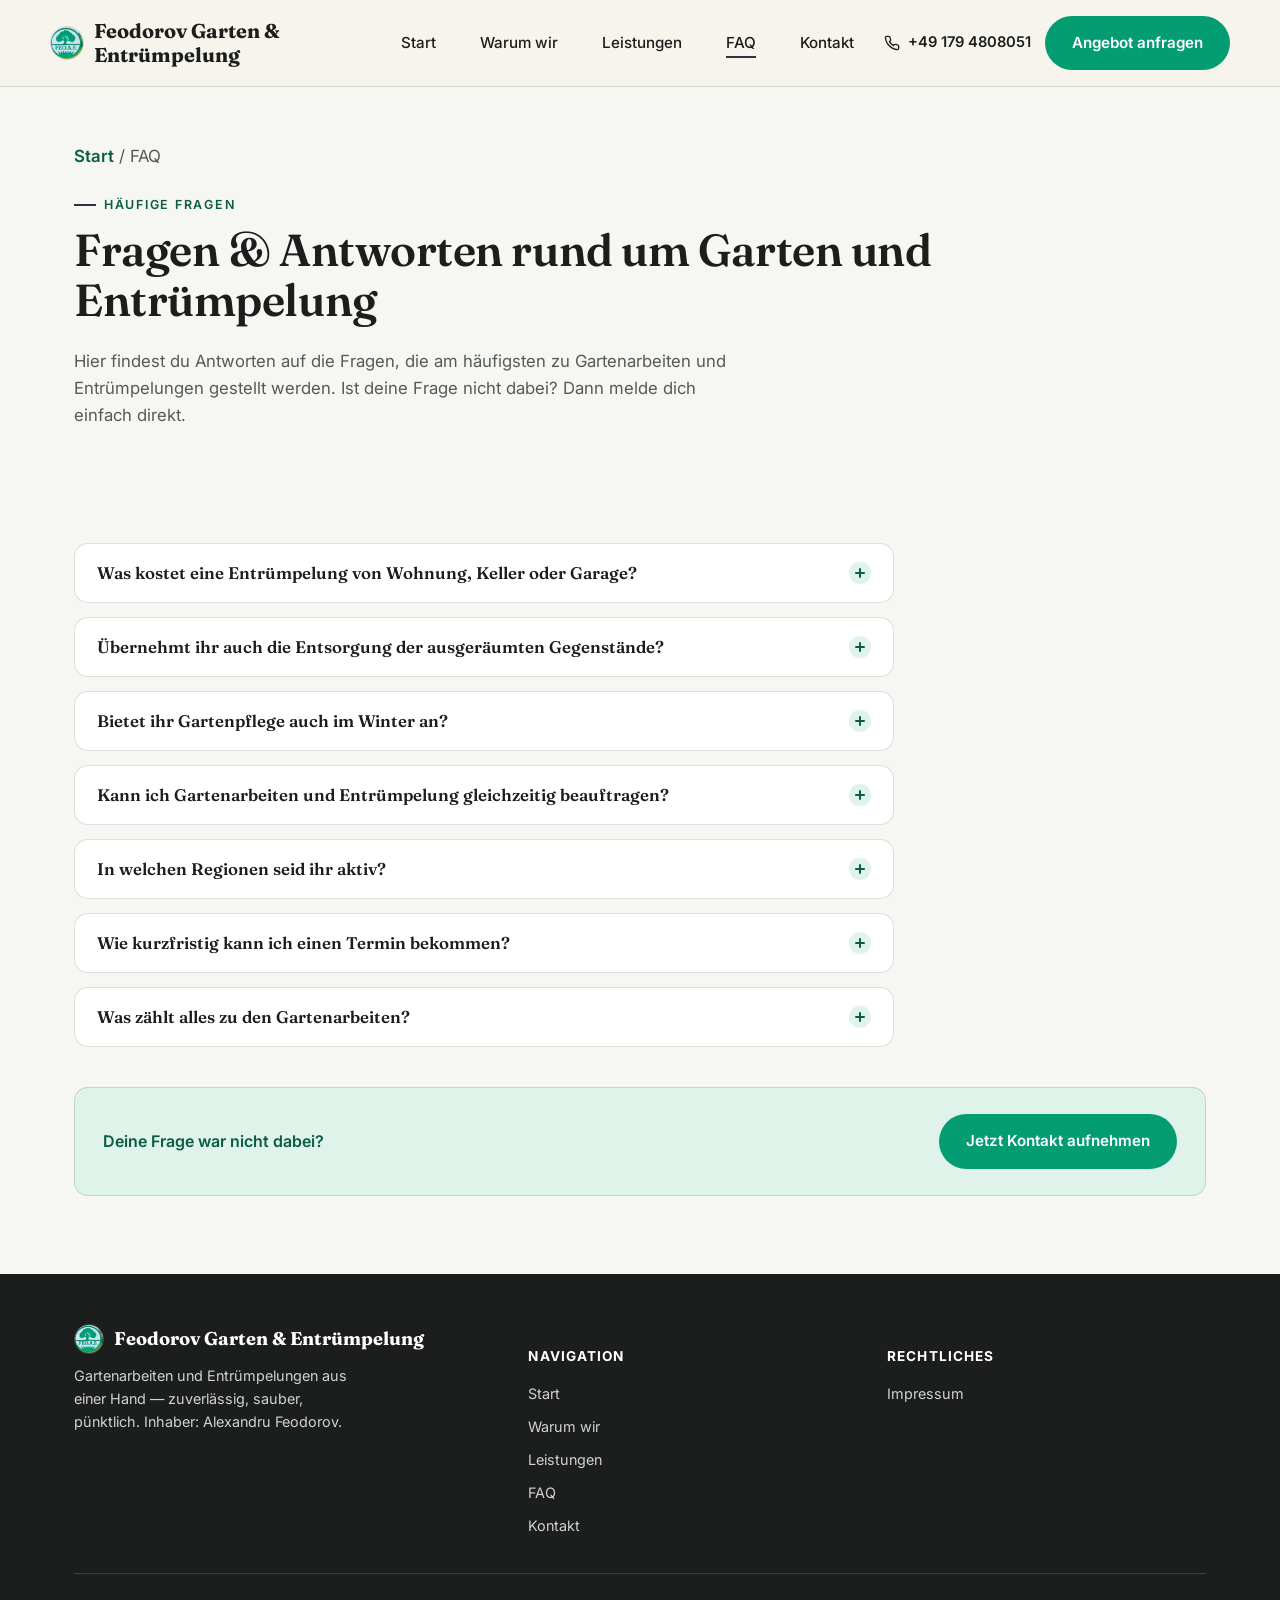
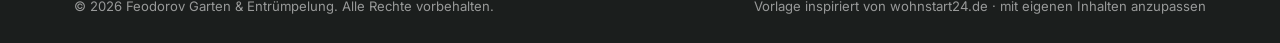
==== faq.html @ 14ba75cb "Initial commit" ====
<!DOCTYPE html>
<html lang="de">
<head>
<meta charset="UTF-8">
<meta name="viewport" content="width=device-width, initial-scale=1.0">
<title>Häufige Fragen (FAQ) – Feodorov Garten & Entrümpelung</title>
<meta name="description" content="Antworten auf häufige Fragen zu Gartenarbeiten und Entrümpelungen bei Feodorov Garten & Entrümpelung in Köln, Bonn und Dormagen.">
<link rel="canonical" href="https://deine-domain.de/faq.html">

<!-- Google tag (gtag.js) -->
<script async src="https://www.googletagmanager.com/gtag/js?id=AW-XXXXXXXXXX"></script>
<script>
  window.dataLayer = window.dataLayer || [];
  function gtag(){dataLayer.push(arguments);}
  gtag('js', new Date());
  gtag('config', 'AW-XXXXXXXXXX'); // <-- Google Ads Conversion-ID hier eintragen
</script>

<link rel="preconnect" href="https://fonts.googleapis.com">
<link rel="preconnect" href="https://fonts.gstatic.com" crossorigin>
<link href="https://fonts.googleapis.com/css2?family=Fraunces:opsz,wght@9..144,400;9..144,500;9..144,600;9..144,700&family=Inter:wght@400;500;600;700&display=swap" rel="stylesheet">
<link rel="stylesheet" href="css/style.css">

<!-- FAQPage Schema — hilft Google-Rich-Snippets & KI-Suchsystemen,
     diese Fragen/Antworten direkt zu erkennen und zu zitieren.
     Muss inhaltlich exakt zu den sichtbaren FAQ-Texten unten passen. -->
<script type="application/ld+json">
{
  "@context": "https://schema.org",
  "@type": "FAQPage",
  "mainEntity": [
    {
      "@type": "Question",
      "name": "Was kostet eine Entrümpelung von Wohnung, Keller oder Garage?",
      "acceptedAnswer": {
        "@type": "Answer",
        "text": "Der Preis hängt von Menge, Zugänglichkeit und davon ab, ob und wie viel entsorgt werden muss. Nach einer kurzen Anfrage über das Formular oder Telefon gibt es eine unverbindliche, kostenlose Einschätzung."
      }
    },
    {
      "@type": "Question",
      "name": "Übernehmt ihr auch die Entsorgung der ausgeräumten Gegenstände?",
      "acceptedAnswer": {
        "@type": "Answer",
        "text": "Das wird individuell für jeden Auftrag abgeklärt, da der Aufwand stark vom Umfang und der Art der Gegenstände abhängt. Am besten kurz Kontakt aufnehmen und den Umfang schildern."
      }
    },
    {
      "@type": "Question",
      "name": "Bietet ihr Gartenpflege auch im Winter an?",
      "acceptedAnswer": {
        "@type": "Answer",
        "text": "Ja. Neben Rasenmähen und Heckenschnitt in der Wachstumsperiode werden auch saisonale Arbeiten außerhalb des Sommers übernommen, ganzjährige Gartenpflege ist ausdrücklich Teil des Angebots."
      }
    },
    {
      "@type": "Question",
      "name": "Kann ich Gartenarbeiten und Entrümpelung gleichzeitig beauftragen?",
      "acceptedAnswer": {
        "@type": "Answer",
        "text": "Ja, beide Leistungen werden aus einer Hand übernommen, sodass nur ein Ansprechpartner für beide Aufträge nötig ist."
      }
    },
    {
      "@type": "Question",
      "name": "In welchen Regionen seid ihr aktiv?",
      "acceptedAnswer": {
        "@type": "Answer",
        "text": "Der Einsatz erfolgt schwerpunktmäßig in Köln, Bonn, Dormagen und der näheren Umgebung."
      }
    },
    {
      "@type": "Question",
      "name": "Wie kurzfristig kann ich einen Termin bekommen?",
      "acceptedAnswer": {
        "@type": "Answer",
        "text": "Auch kurzfristige Anfragen werden nach Möglichkeit berücksichtigt. Am schnellsten erfolgt eine Rückmeldung telefonisch oder per WhatsApp."
      }
    },
    {
      "@type": "Question",
      "name": "Was zählt alles zu den Gartenarbeiten?",
      "acceptedAnswer": {
        "@type": "Answer",
        "text": "Dazu gehören unter anderem Rasenmähen, Heckenschnitt, Unkraut entfernen und ganzjährige Gartenpflege. Bei individuellen Wünschen einfach kurz Kontakt aufnehmen."
      }
    }
  ]
}
</script>
</head>
<body>

<header>
  <div class="wrap nav">
    <a class="logo" href="index.html">
      <span class="logo-mark">
        <img src="images/logo.jpg" alt="FEO.A.S. Logo" width="34" height="34">
      </span>
      Feodorov Garten &amp; Entrümpelung
    </a>
    <nav>
      <ul class="nav-links" id="navLinks">
        <li><a href="index.html#start">Start</a></li>
        <li><a href="index.html#warum">Warum wir</a></li>
        <li><a href="index.html#leistungen">Leistungen</a></li>
        <li><a href="faq.html">FAQ</a></li>
        <li><a href="index.html#kontakt">Kontakt</a></li>
      </ul>
    </nav>
    <div class="nav-right">
      <a class="nav-phone" href="tel:+491794808051" onclick="trackConversion('phone')">
        <svg width="16" height="16" viewBox="0 0 24 24" fill="none" stroke="currentColor" stroke-width="2" stroke-linecap="round" stroke-linejoin="round"><path d="M22 16.92v3a2 2 0 0 1-2.18 2 19.79 19.79 0 0 1-8.63-3.07 19.5 19.5 0 0 1-6-6 19.79 19.79 0 0 1-3.07-8.67A2 2 0 0 1 4.11 2h3a2 2 0 0 1 2 1.72c.127.96.361 1.903.7 2.81a2 2 0 0 1-.45 2.11L8.09 9.91a16 16 0 0 0 6 6l1.27-1.27a2 2 0 0 1 2.11-.45c.907.339 1.85.573 2.81.7A2 2 0 0 1 22 16.92z"/></svg>
        +49 179 4808051
      </a>
      <a class="btn btn-primary" href="index.html#kontakt">Angebot anfragen</a>
      <button class="burger" id="burger" aria-label="Menü öffnen" aria-expanded="false">
        <span></span><span></span><span></span>
      </button>
    </div>
  </div>
</header>

<main>
  <section class="page-hero">
    <div class="wrap">
      <p class="breadcrumb"><a href="index.html">Start</a> / FAQ</p>
      <span class="eyebrow">Häufige Fragen</span>
      <h1>Fragen &amp; Antworten rund um Garten und Entrümpelung</h1>
      <p>Hier findest du Antworten auf die Fragen, die am häufigsten zu Gartenarbeiten und Entrümpelungen gestellt werden. Ist deine Frage nicht dabei? Dann melde dich einfach direkt.</p>
    </div>
  </section>

  <section>
    <div class="wrap">
      <div class="faq-list" id="faqList">
        <div class="faq-item">
          <button class="faq-q" type="button">
            Was kostet eine Entrümpelung von Wohnung, Keller oder Garage?
            <span class="plus"></span>
          </button>
          <div class="faq-a">
            <p>Der Preis hängt von Menge, Zugänglichkeit und davon ab, ob und wie viel entsorgt werden muss. Nach einer kurzen Anfrage über das Formular oder Telefon gibt es eine unverbindliche, kostenlose Einschätzung.</p>
          </div>
        </div>
        <div class="faq-item">
          <button class="faq-q" type="button">
            Übernehmt ihr auch die Entsorgung der ausgeräumten Gegenstände?
            <span class="plus"></span>
          </button>
          <div class="faq-a">
            <p>Das wird individuell für jeden Auftrag abgeklärt, da der Aufwand stark vom Umfang und der Art der Gegenstände abhängt. Am besten kurz Kontakt aufnehmen und den Umfang schildern.</p>
          </div>
        </div>
        <div class="faq-item">
          <button class="faq-q" type="button">
            Bietet ihr Gartenpflege auch im Winter an?
            <span class="plus"></span>
          </button>
          <div class="faq-a">
            <p>Ja. Neben Rasenmähen und Heckenschnitt in der Wachstumsperiode werden auch saisonale Arbeiten außerhalb des Sommers übernommen — ganzjährige Gartenpflege ist ausdrücklich Teil des Angebots.</p>
          </div>
        </div>
        <div class="faq-item">
          <button class="faq-q" type="button">
            Kann ich Gartenarbeiten und Entrümpelung gleichzeitig beauftragen?
            <span class="plus"></span>
          </button>
          <div class="faq-a">
            <p>Ja, das ist sogar einer der Hauptvorteile: Beide Leistungen werden aus einer Hand übernommen, sodass du nur einen Ansprechpartner für beide Aufträge hast.</p>
          </div>
        </div>
        <div class="faq-item">
          <button class="faq-q" type="button">
            In welchen Regionen seid ihr aktiv?
            <span class="plus"></span>
          </button>
          <div class="faq-a">
            <p>Der Einsatz erfolgt schwerpunktmäßig in Köln, Bonn, Dormagen und der näheren Umgebung. Bei Fragen zu deiner Region einfach kurz melden.</p>
          </div>
        </div>
        <div class="faq-item">
          <button class="faq-q" type="button">
            Wie kurzfristig kann ich einen Termin bekommen?
            <span class="plus"></span>
          </button>
          <div class="faq-a">
            <p>Auch kurzfristige Anfragen werden nach Möglichkeit berücksichtigt. Je früher du anfragst, desto größer die Auswahl an Terminen — am schnellsten geht es telefonisch oder per WhatsApp.</p>
          </div>
        </div>
        <div class="faq-item">
          <button class="faq-q" type="button">
            Was zählt alles zu den Gartenarbeiten?
            <span class="plus"></span>
          </button>
          <div class="faq-a">
            <p>Dazu gehören unter anderem Rasenmähen, Heckenschnitt, Unkraut entfernen und ganzjährige Gartenpflege. Bei individuellen Wünschen einfach kurz Kontakt aufnehmen.</p>
          </div>
        </div>
      </div>

      <div class="faq-cta">
        <p>Deine Frage war nicht dabei?</p>
        <a class="btn btn-primary" href="index.html#kontakt">Jetzt Kontakt aufnehmen</a>
      </div>
    </div>
  </section>
</main>

<footer>
  <div class="wrap">
    <div class="footer-grid">
      <div>
        <div class="footer-logo">
          <span class="logo-mark"><img src="images/logo.jpg" alt="FEO.A.S. Logo" width="30" height="30"></span>
          Feodorov Garten &amp; Entrümpelung
        </div>
        <p style="font-size:.9rem;max-width:32ch;">Gartenarbeiten und Entrümpelungen aus einer Hand — zuverlässig, sauber, pünktlich. Inhaber: Alexandru Feodorov.</p>
      </div>
      <div>
        <h5>Navigation</h5>
        <ul>
          <li><a href="index.html#start">Start</a></li>
          <li><a href="index.html#warum">Warum wir</a></li>
          <li><a href="index.html#leistungen">Leistungen</a></li>
          <li><a href="faq.html">FAQ</a></li>
          <li><a href="index.html#kontakt">Kontakt</a></li>
        </ul>
      </div>
      <div>
        <h5>Rechtliches</h5>
        <ul>
          <li><a href="impressum.html">Impressum</a></li>
        </ul>
      </div>
    </div>
    <div class="footer-bottom">
      <span>© 2026 Feodorov Garten &amp; Entrümpelung. Alle Rechte vorbehalten.</span>
      <span>Vorlage inspiriert von wohnstart24.de · mit eigenen Inhalten anzupassen</span>
    </div>
  </div>
</footer>

<div class="mobile-cta">
  <a class="btn btn-outline" href="tel:+491794808051" onclick="trackConversion('phone')">Anrufen</a>
  <a class="btn btn-primary" href="index.html#kontakt">Angebot</a>
</div>

<script src="js/main.js"></script>
</body>
</html>
---- css/style.css ----
:root{
  --ink:#1B1E1D;
  --ink-soft:#545B57;
  --paper:#F6F7F3;
  --paper-alt:#ECEEEA;
  --card:#FFFFFF;
  --moss:#049C71;
  --moss-dark:#0B5C42;
  --moss-tint:#DFF3EA;
  --kraft:#2C3441;
  --kraft-dark:#171C24;
  --kraft-tint:#E8EAED;
  --line: rgba(27,30,29,0.14);
  --shadow: 0 12px 30px rgba(27,30,29,0.10);
  --radius: 14px;
  --maxw: 1180px;
}
*{box-sizing:border-box;}
html{scroll-behavior:smooth;}
body{
  margin:0;
  font-family:'Inter',sans-serif;
  color:var(--ink);
  background:var(--paper);
  line-height:1.6;
  -webkit-font-smoothing:antialiased;
}
h1,h2,h3,h4{
  font-family:'Fraunces',serif;
  font-weight:600;
  line-height:1.12;
  margin:0 0 .5em;
  letter-spacing:-0.01em;
}
p{margin:0 0 1em;}
a{color:inherit;text-decoration:none;}
img{max-width:100%;display:block;}
.wrap{max-width:var(--maxw);margin:0 auto;padding:0 24px;}
.eyebrow{
  display:inline-flex;align-items:center;gap:8px;
  font-size:.78rem;letter-spacing:.14em;text-transform:uppercase;
  color:var(--moss-dark);font-weight:600;margin-bottom:14px;
}
.eyebrow::before{content:"";width:22px;height:2px;background:var(--kraft);display:inline-block;}
.btn{
  display:inline-flex;align-items:center;justify-content:center;gap:8px;
  padding:14px 26px;border-radius:999px;font-weight:600;font-size:.95rem;
  border:1.5px solid transparent;cursor:pointer;transition:transform .15s ease, background .15s ease, color .15s ease, border-color .15s ease;
}
.btn-primary{background:var(--moss);color:#fff;}
.btn-primary:hover{background:var(--moss-dark);transform:translateY(-1px);}
.btn-outline{background:transparent;border-color:var(--ink);color:var(--ink);}
.btn-outline:hover{background:var(--ink);color:#fff;}
.btn-kraft{background:var(--kraft);color:#fff;}
.btn-kraft:hover{background:var(--kraft-dark);}
.btn:focus-visible, a:focus-visible, button:focus-visible, input:focus-visible, select:focus-visible, textarea:focus-visible{
  outline:3px solid var(--kraft-dark); outline-offset:2px;
}

/* ===== Header ===== */
header{
  position:sticky;top:0;z-index:50;
  background:rgba(246,244,236,0.92);
  backdrop-filter:blur(8px);
  border-bottom:1px solid var(--line);
}
.nav{display:flex;align-items:center;justify-content:space-between;padding:16px 0;flex-wrap:wrap;row-gap:10px;column-gap:16px;}
.logo{display:flex;align-items:center;gap:10px;font-family:'Fraunces',serif;font-weight:700;font-size:clamp(1rem,2.2vw,1.25rem);line-height:1.2;white-space:normal;max-width:320px;flex-shrink:0;}
.logo-mark{width:34px;height:34px;border-radius:50%;overflow:hidden;flex-shrink:0;border:1px solid var(--line);}
.logo-mark img{width:100%;height:100%;object-fit:cover;}
.nav-links{display:flex;flex-wrap:wrap;row-gap:8px;column-gap:22px;list-style:none;margin:0;padding:0;font-size:.95rem;font-weight:500;}
.nav-links li{margin-right:22px;}
.nav-links li:last-child{margin-right:0;}
.nav-links a{position:relative;padding:4px 0;white-space:nowrap;}
.nav-links a::after{content:"";position:absolute;left:0;bottom:-2px;width:0;height:2px;background:var(--kraft);transition:width .2s ease;}
.nav-links a:hover::after{width:100%;}
.nav-links a.active::after{width:100%;}
.nav-right{display:flex;align-items:center;gap:14px;flex-wrap:wrap;row-gap:8px;justify-content:flex-end;}
.nav-phone{display:flex;align-items:center;gap:8px;font-weight:600;font-size:.92rem;white-space:nowrap;}
.burger{display:none;background:none;border:none;cursor:pointer;padding:6px;flex-shrink:0;}
.burger span{display:block;width:24px;height:2px;background:var(--ink);margin:5px 0;}

/* ===== Hero ===== */
.hero{padding:64px 0 80px;overflow:hidden;}
.hero-grid{display:grid;grid-template-columns:1.05fr .95fr;gap:56px;align-items:center;}
.hero h1{font-size:clamp(2.2rem, 4vw, 3.4rem);}
.hero .lede{font-size:1.1rem;color:var(--ink-soft);max-width:46ch;}
.hero-ctas{display:flex;gap:14px;flex-wrap:wrap;margin:26px 0 30px;}
.badges{display:flex;flex-wrap:wrap;gap:10px;}
.badge{
  display:flex;align-items:center;gap:8px;background:var(--card);
  border:1px solid var(--line);padding:9px 14px;border-radius:999px;
  font-size:.85rem;font-weight:600;color:var(--moss-dark);
}
.badge svg{width:14px;height:14px;flex-shrink:0;}

.hero-art{position:relative;}
.art-card{
  background:var(--card);border-radius:20px;border:1px solid var(--line);
  box-shadow:var(--shadow);padding:14px;
}
.art-card img{width:100%;height:auto;border-radius:12px;}

/* Quick request form (in hero) */
.quickform{
  background:var(--card);border:1px solid var(--line);border-radius:var(--radius);
  box-shadow:var(--shadow);padding:24px;margin-top:22px;
}
.quickform h3{font-size:1.05rem;margin-bottom:4px;}
.quickform .hint{font-size:.85rem;color:var(--ink-soft);margin-bottom:16px;}
.form-row{display:grid;grid-template-columns:1fr 1fr;gap:12px;margin-bottom:12px;}
.field{display:flex;flex-direction:column;gap:6px;}
.field label{font-size:.78rem;font-weight:600;color:var(--ink-soft);}
.field input, .field select, .field textarea{
  padding:11px 13px;border-radius:9px;border:1.5px solid var(--line);
  font-family:inherit;font-size:.92rem;background:#fff;color:var(--ink);
}
.field input:focus, .field select:focus, .field textarea:focus{border-color:var(--moss);outline:none;}
.form-note{font-size:.75rem;color:var(--ink-soft);margin-top:10px;}
.form-success{display:none;background:var(--moss-tint);border:1px solid var(--moss);color:var(--moss-dark);padding:12px 14px;border-radius:9px;font-size:.88rem;font-weight:600;margin-top:12px;}

/* ===== Sections generic ===== */
section{padding:78px 0;}
.section-head{max-width:640px;margin-bottom:44px;}
.section-head h2{font-size:clamp(1.7rem,3vw,2.3rem);}
.section-head p{color:var(--ink-soft);font-size:1.02rem;}

/* Page header (for sub-pages like FAQ) */
.page-hero{padding:56px 0 20px;}
.page-hero .eyebrow{margin-bottom:10px;}
.page-hero h1{font-size:clamp(2rem,4vw,2.8rem);}
.page-hero p{color:var(--ink-soft);max-width:60ch;font-size:1.05rem;}
.breadcrumb{font-size:.85rem;color:var(--ink-soft);margin-bottom:18px;}
.breadcrumb a{color:var(--moss-dark);font-weight:600;}
.breadcrumb a:hover{text-decoration:underline;}

.legal-content{max-width:720px;}
.legal-content h2{font-size:1.3rem;margin-top:34px;}
.legal-content h2:first-child{margin-top:0;}
.legal-content p{color:var(--ink-soft);font-size:.98rem;}
.legal-content .placeholder-note{
  background:var(--moss-tint);border:1px solid var(--line);border-radius:var(--radius);
  padding:18px 20px;font-size:.9rem;color:var(--moss-dark);margin-bottom:34px;
}

/* Warum wir */
.why{background:var(--paper-alt);}
.why-grid{display:grid;grid-template-columns:repeat(4,1fr);gap:22px;}
.why-card{background:var(--card);border-radius:var(--radius);padding:26px 22px;border:1px solid var(--line);}
.why-card .icon{width:40px;height:40px;border-radius:10px;background:var(--moss-tint);display:flex;align-items:center;justify-content:center;margin-bottom:16px;}
.why-card .icon svg{width:20px;height:20px;color:var(--moss-dark);}
.why-card h3{font-size:1.05rem;margin-bottom:6px;}
.why-card p{font-size:.92rem;color:var(--ink-soft);margin:0;}

/* Leistungen */
.services-grid{display:grid;grid-template-columns:repeat(2,1fr);gap:26px;}
.service-card{
  background:var(--card);border-radius:18px;border:1px solid var(--line);
  padding:34px 32px;display:flex;flex-direction:column;gap:14px;
  transition:transform .18s ease, box-shadow .18s ease;
}
.service-card:hover{transform:translateY(-4px);box-shadow:var(--shadow);}
.service-card .tag{
  font-size:.72rem;font-weight:700;letter-spacing:.08em;text-transform:uppercase;
  color:var(--kraft-dark);
}
.service-card .icon-lg{width:56px;height:56px;border-radius:12px;display:flex;align-items:center;justify-content:center;}
.service-card.moss .icon-lg{background:var(--moss-tint);}
.service-card.kraft .icon-lg{background:var(--kraft-tint);}
.service-card .icon-lg svg{width:28px;height:28px;}
.service-card.moss .icon-lg svg{color:var(--moss-dark);}
.service-card.kraft .icon-lg svg{color:var(--kraft-dark);}
.service-card h3{font-size:1.3rem;margin-bottom:2px;}
.service-card p{font-size:.96rem;color:var(--ink-soft);margin:0;}
.service-card ul{margin:6px 0 0;padding-left:20px;color:var(--ink-soft);font-size:.92rem;display:flex;flex-direction:column;gap:6px;}
.service-card ul li::marker{color:var(--kraft-dark);}
.service-card .note{font-size:.82rem;color:var(--ink-soft);font-style:italic;margin-top:4px;}
.service-card .new-flag{
  display:inline-block;background:var(--kraft);color:#fff;font-size:.68rem;font-weight:700;
  padding:3px 9px;border-radius:999px;letter-spacing:.05em;text-transform:uppercase;margin-left:8px;
}

/* Galerie / Einblicke */
.gallery{background:var(--paper-alt);}
.gallery-grid{display:grid;grid-template-columns:repeat(2,1fr);gap:22px;}
.gallery-item{border-radius:var(--radius);overflow:hidden;border:1px solid var(--line);background:var(--card);}
.gallery-item img{width:100%;height:auto;display:block;}
.gallery-item .cap{padding:14px 18px;font-size:.88rem;font-weight:600;color:var(--moss-dark);}

/* FAQ */
.faq-list{max-width:820px;}
.faq-item{
  background:var(--card);border:1px solid var(--line);border-radius:var(--radius);
  margin-bottom:14px;overflow:hidden;
}
.faq-q{
  width:100%;display:flex;align-items:center;justify-content:space-between;gap:16px;
  padding:18px 22px;background:none;border:none;text-align:left;cursor:pointer;
  font-family:'Fraunces',serif;font-size:1.05rem;font-weight:600;color:var(--ink);
}
.faq-q .plus{
  width:22px;height:22px;flex-shrink:0;border-radius:50%;background:var(--moss-tint);
  display:flex;align-items:center;justify-content:center;position:relative;
}
.faq-q .plus::before, .faq-q .plus::after{
  content:"";position:absolute;background:var(--moss-dark);border-radius:2px;
}
.faq-q .plus::before{width:10px;height:2px;}
.faq-q .plus::after{width:2px;height:10px;transition:transform .2s ease, opacity .2s ease;}
.faq-item.open .faq-q .plus::after{transform:rotate(90deg);opacity:0;}
.faq-a{max-height:0;overflow:hidden;transition:max-height .25s ease;}
.faq-a p{padding:0 22px 20px;margin:0;color:var(--ink-soft);font-size:.95rem;max-width:65ch;}
.faq-cta{
  margin-top:40px;background:var(--moss-tint);border:1px solid var(--line);
  border-radius:var(--radius);padding:26px 28px;display:flex;align-items:center;
  justify-content:space-between;gap:20px;flex-wrap:wrap;
}
.faq-cta p{margin:0;color:var(--moss-dark);font-weight:600;}

/* Kontakt */
.contact-methods{display:flex;flex-direction:column;gap:14px;margin-bottom:30px;}
.contact-method{
  display:flex;align-items:center;gap:14px;background:var(--card);
  border:1px solid var(--line);border-radius:var(--radius);padding:16px 18px;
}
.contact-method .icon-sm{width:42px;height:42px;border-radius:10px;background:var(--moss-tint);display:flex;align-items:center;justify-content:center;flex-shrink:0;}
.contact-method .icon-sm svg{width:20px;height:20px;color:var(--moss-dark);}
.contact-method .label{font-size:.78rem;color:var(--ink-soft);font-weight:600;}
.contact-method .value{font-weight:700;}
.info-block{background:var(--paper-alt);border-radius:var(--radius);padding:22px;font-size:.92rem;}
.info-block h4{font-size:.95rem;margin-bottom:8px;}
.info-block + .info-block{margin-top:14px;}

/* Footer */
footer{background:var(--ink);color:rgba(255,255,255,0.8);padding:50px 0 26px;}
.footer-grid{display:grid;grid-template-columns:1.3fr 1fr 1fr;gap:40px;margin-bottom:36px;}
.footer-logo{display:flex;align-items:center;gap:10px;font-family:'Fraunces',serif;font-weight:700;font-size:1.15rem;color:#fff;margin-bottom:10px;}
.footer-logo .logo-mark{width:30px;height:30px;border-color:rgba(255,255,255,0.2);}
footer h5{color:#fff;font-size:.85rem;text-transform:uppercase;letter-spacing:.08em;margin-bottom:14px;}
footer ul{list-style:none;margin:0;padding:0;display:flex;flex-direction:column;gap:10px;font-size:.9rem;}
footer a:hover{color:#fff;}
.footer-bottom{border-top:1px solid rgba(255,255,255,0.14);padding-top:22px;display:flex;justify-content:space-between;flex-wrap:wrap;gap:10px;font-size:.82rem;color:rgba(255,255,255,0.55);}

/* Sticky mobile CTA bar */
.mobile-cta{
  display:none;position:fixed;bottom:0;left:0;right:0;z-index:60;
  background:var(--card);border-top:1px solid var(--line);
  padding:12px 16px;gap:10px;box-shadow:0 -8px 20px rgba(0,0,0,0.08);
}
.mobile-cta a{flex:1;text-align:center;}

@media (max-width:980px){
  .hero-grid{grid-template-columns:1fr;}
  .hero-art{order:-1;}
  .why-grid{grid-template-columns:repeat(2,1fr);}
  .services-grid{grid-template-columns:1fr;}
  .gallery-grid{grid-template-columns:1fr;}
  .footer-grid{grid-template-columns:1fr 1fr;}
}
@media (max-width:900px){
  .nav-links{
    position:fixed;top:70px;left:0;right:0;background:var(--paper);
    flex-direction:column;padding:20px 24px;gap:18px;border-bottom:1px solid var(--line);
    transform:translateY(-130%);transition:transform .25s ease;
  }
  .nav-links.open{transform:translateY(0);}
  .burger{display:block;}
  .nav-phone{display:none;}
}
@media (max-width:720px){
  .why-grid{grid-template-columns:1fr;}
  .services-grid{grid-template-columns:1fr;}
  .gallery-grid{grid-template-columns:1fr;}
  .form-row, .form-row-3{grid-template-columns:1fr;}
  .footer-grid{grid-template-columns:1fr;}
  .mobile-cta{display:flex;}
  body{padding-bottom:70px;}
}
@media (prefers-reduced-motion: reduce){
  *{transition:none !important; scroll-behavior:auto !important;}
}
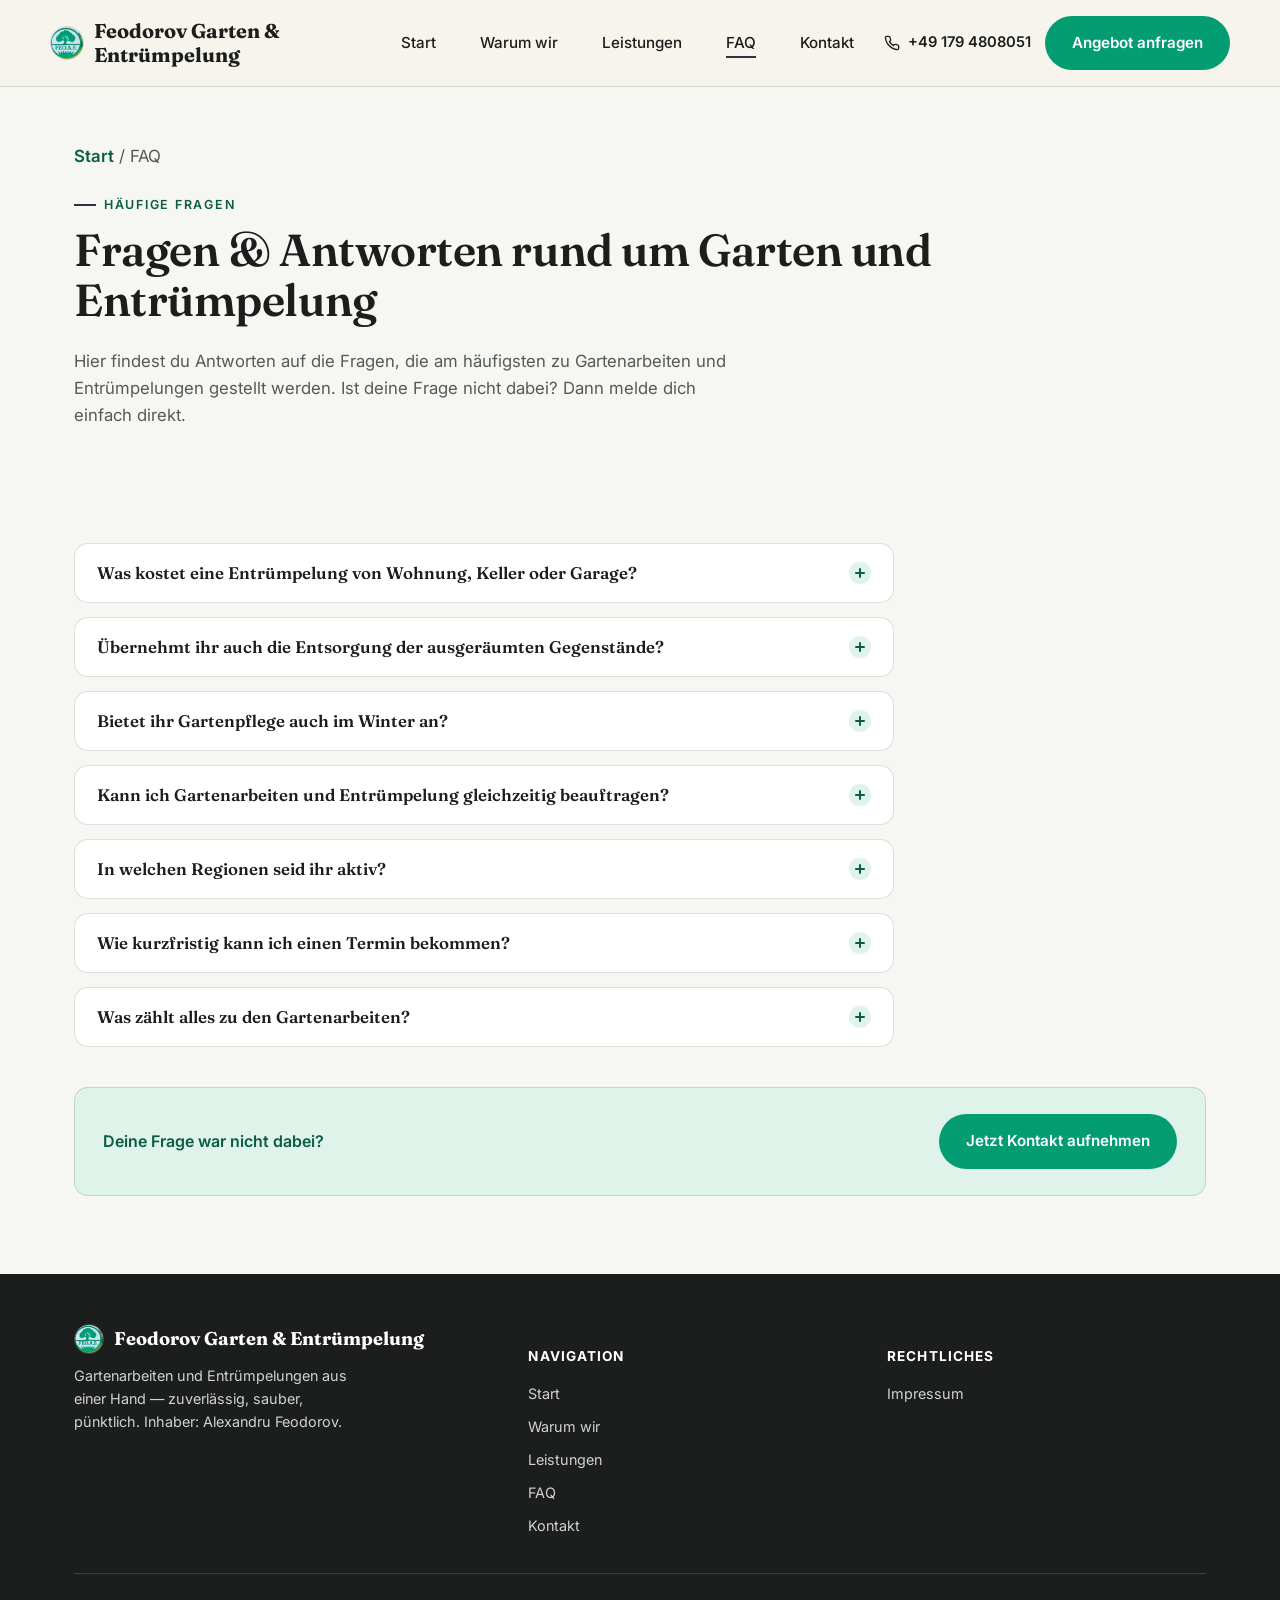
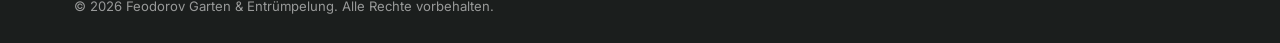
==== commit 04c79973: "." ====
--- a/faq.html
+++ b/faq.html
@@ -236,7 +236,6 @@
     </div>
     <div class="footer-bottom">
       <span>© 2026 Feodorov Garten &amp; Entrümpelung. Alle Rechte vorbehalten.</span>
-      <span>Vorlage inspiriert von wohnstart24.de · mit eigenen Inhalten anzupassen</span>
     </div>
   </div>
 </footer>
